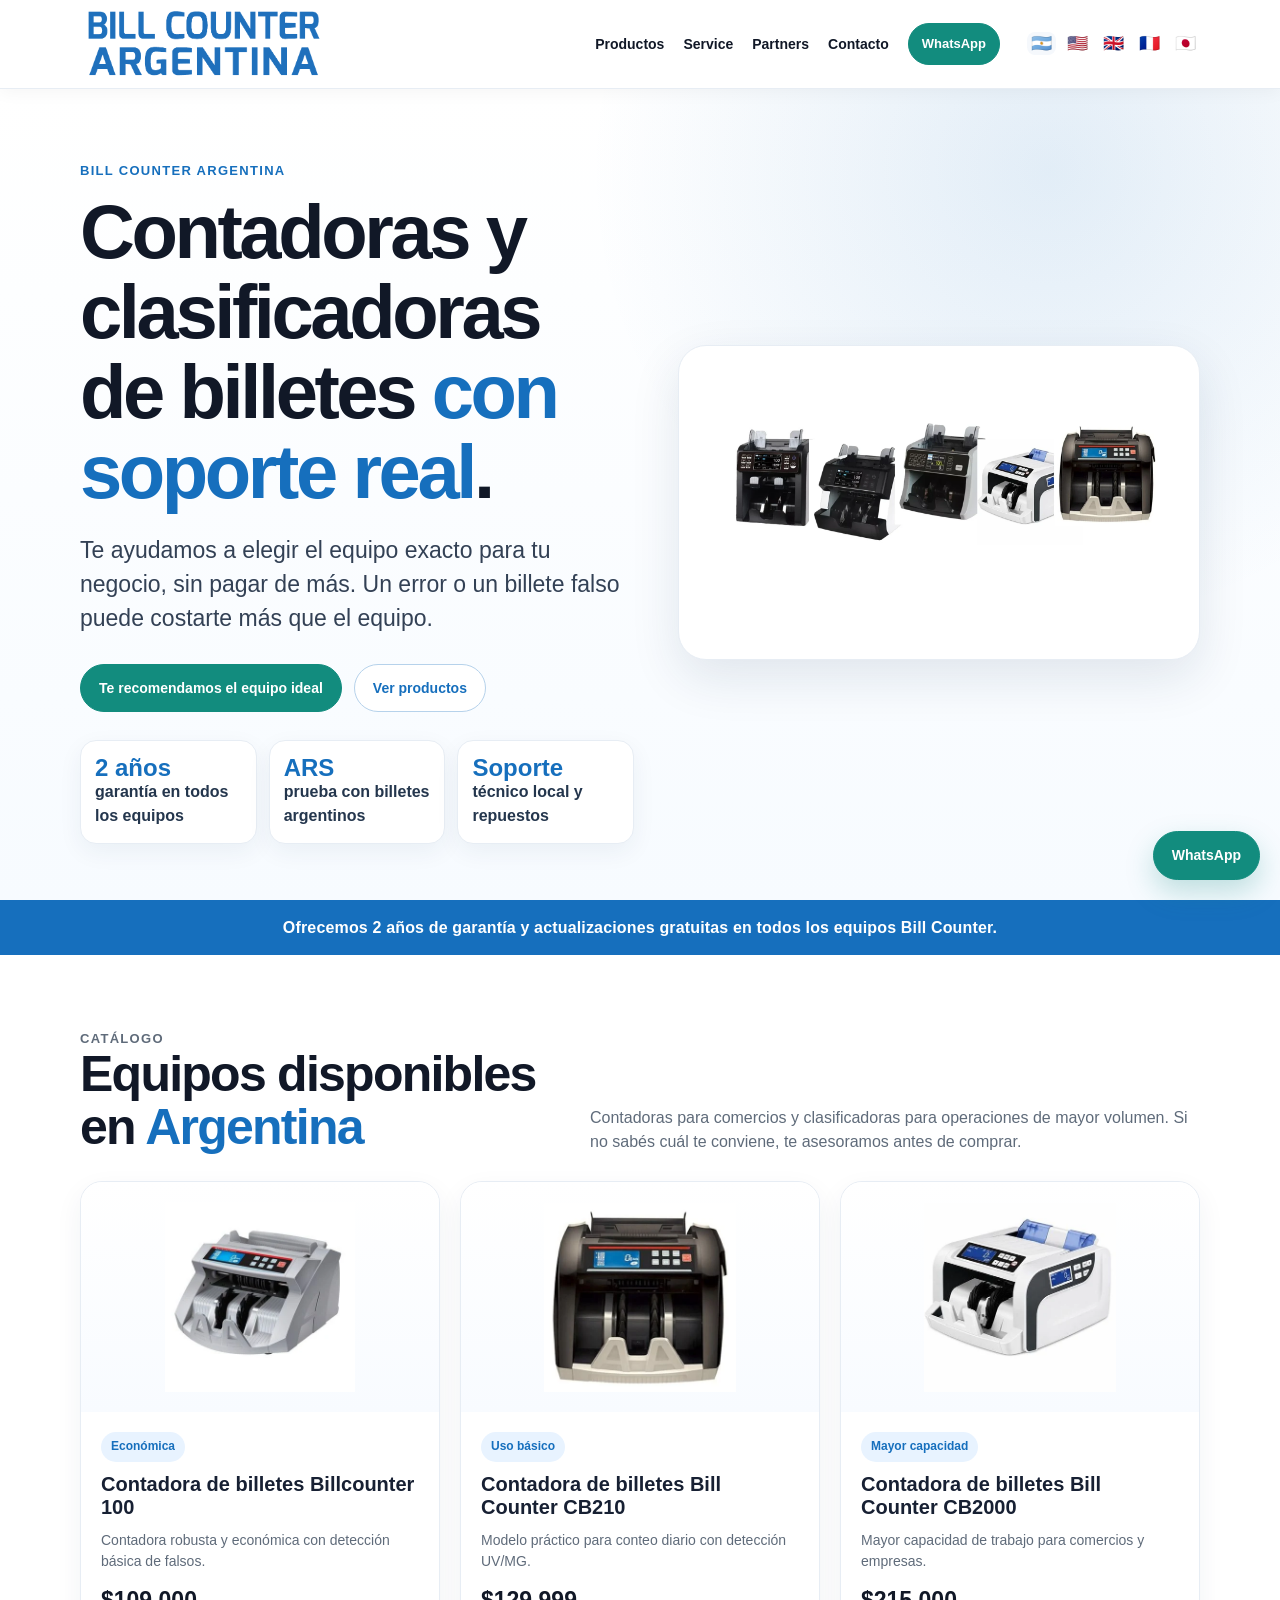
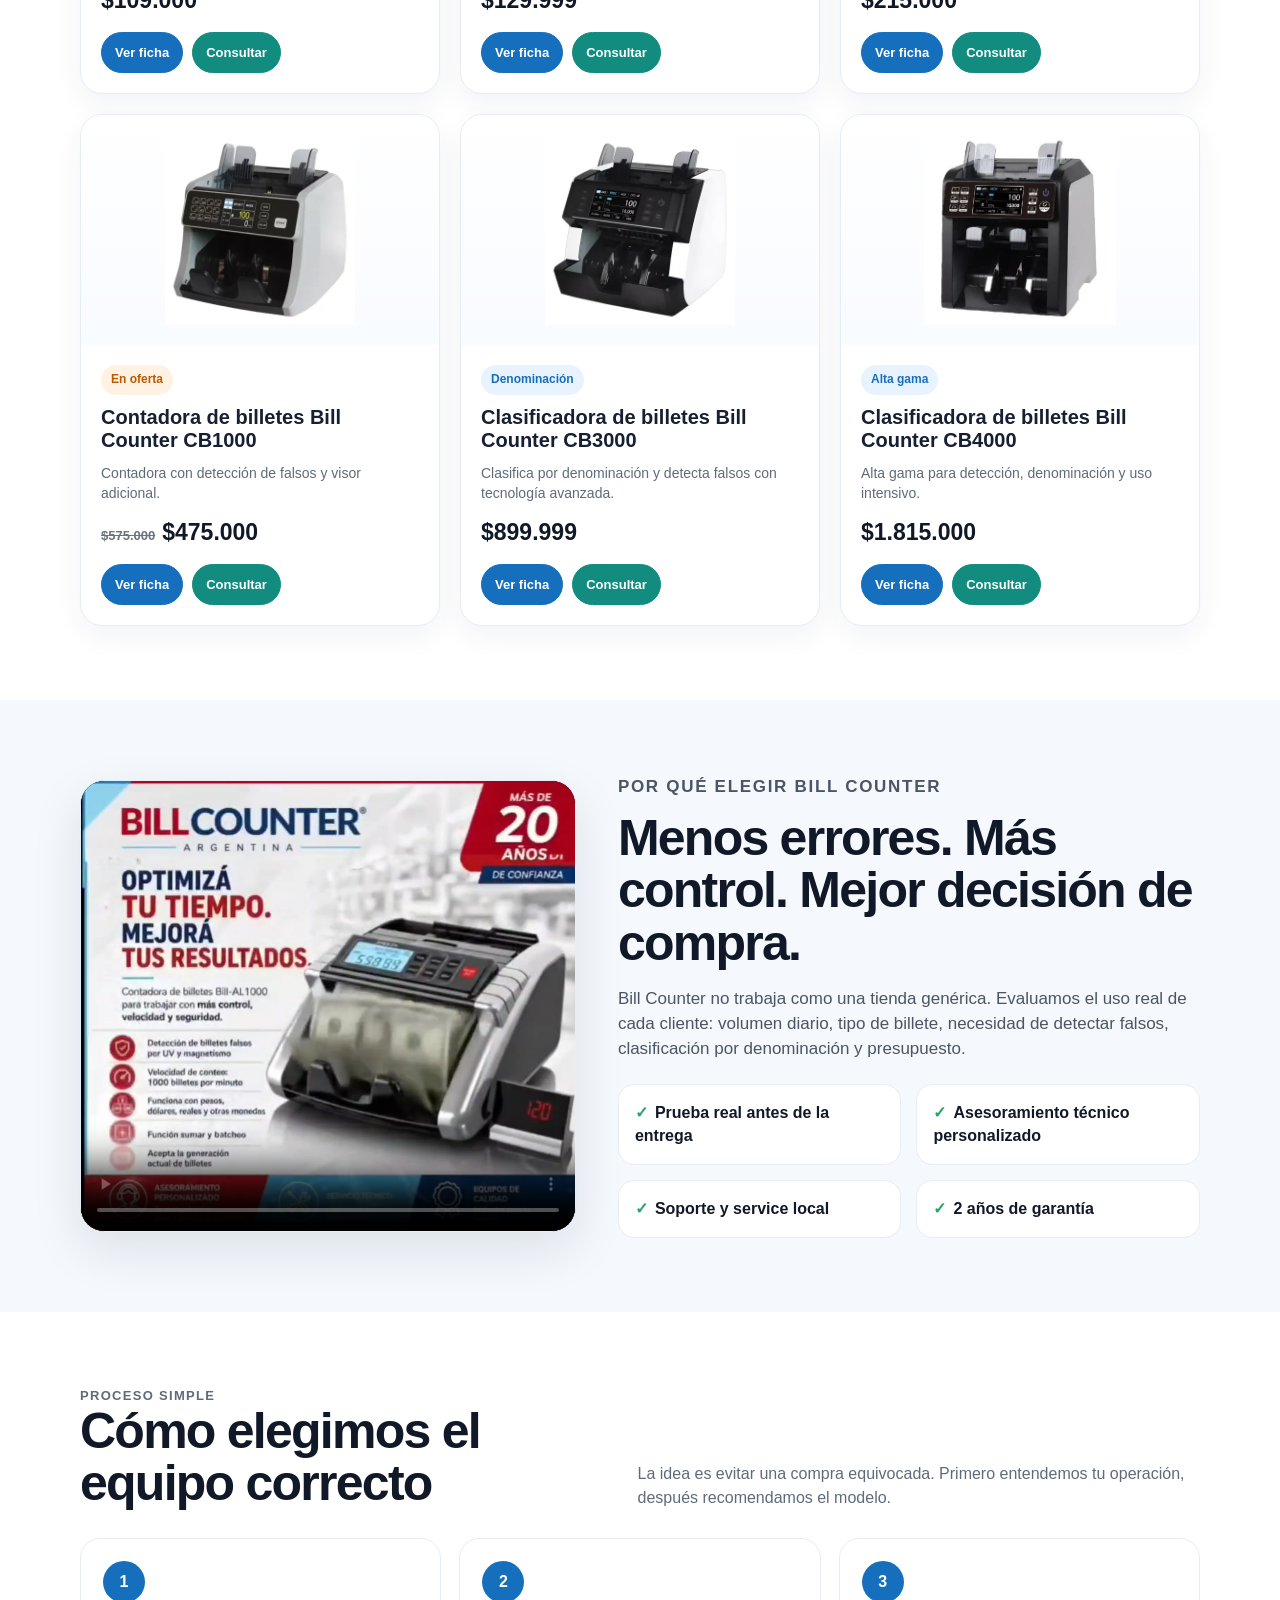
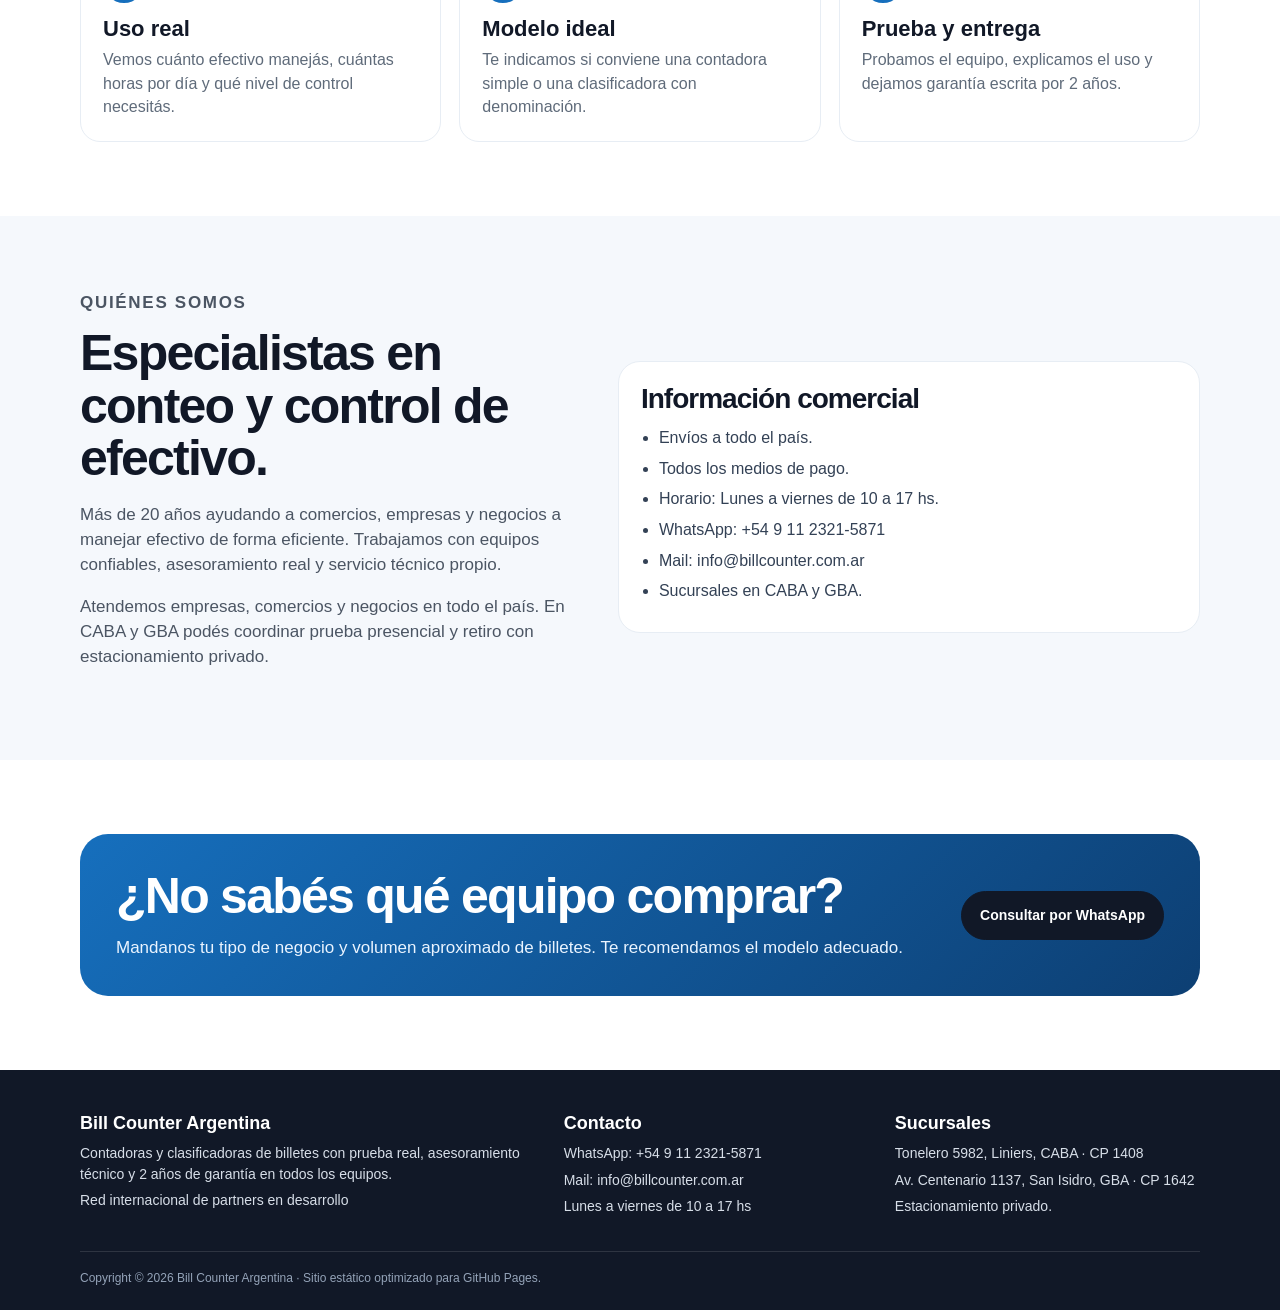
==== index.html @ bbf604bf "Add files via upload" ====
<!doctype html>
<html lang="es-AR">
<head>
  <meta charset="utf-8">
  <meta name="viewport" content="width=device-width, initial-scale=1">
  <title>Bill Counter Argentina | Contadoras y clasificadoras de billetes</title>
  <meta name="description" content="Contadoras y clasificadoras de billetes Bill Counter con prueba real, soporte técnico local, detección de falsos y 2 años de garantía.">
  <link rel="canonical" href="https://www.billcounter.com.ar/">
  
    <link rel="alternate" hreflang="es-AR" href="https://www.billcounter.com.ar/">
    <link rel="alternate" hreflang="en-US" href="https://www.billcounter.com.ar/en-us/">
    <link rel="alternate" hreflang="en-GB" href="https://www.billcounter.com.ar/en-gb/">
    <link rel="alternate" hreflang="fr" href="https://www.billcounter.com.ar/fr/">
    <link rel="alternate" hreflang="ja" href="https://www.billcounter.com.ar/ja/">
    <link rel="alternate" hreflang="x-default" href="https://www.billcounter.com.ar/">
    
  <meta property="og:title" content="Bill Counter Argentina | Contadoras y clasificadoras de billetes">
  <meta property="og:description" content="Contadoras y clasificadoras de billetes Bill Counter con prueba real, soporte técnico local, detección de falsos y 2 años de garantía.">
  <meta property="og:type" content="website">
  <meta property="og:image" content="https://www.billcounter.com.ar/assets/img/linea-productos.webp">
  <link rel="stylesheet" href="assets/styles.css">
</head>
<body>

    <header class="topbar">
      <div class="container nav">
        <a class="brand" href="">
          <img src="assets/img/logo.png" alt="Bill Counter Argentina">
        </a>
        
      <nav class="navlinks" aria-label="Navegación principal">
        <a href="#productos">Productos</a>
        <a href="service/">Service</a>
        <a href="partners/">Partners</a>
        <a href="contacto/">Contacto</a>
        <a class="btn small whatsapp" href="https://wa.me/5491123215871?text=Hola%2C%20quiero%20asesoramiento%20para%20elegir%20una%20contadora%20de%20billetes." target="_blank" rel="noopener">WhatsApp</a>
        <span class="langs" aria-label="Idiomas">
          <a class="flaglink active" href="">🇦🇷</a>
          <a class="flaglink" href="en-us/">🇺🇸</a>
          <a class="flaglink" href="en-gb/">🇬🇧</a>
          <a class="flaglink" href="fr/">🇫🇷</a>
          <a class="flaglink" href="ja/">🇯🇵</a>
        </span>
      </nav>
    
        <div class="mobile-menu"><a href="#productos">Productos</a><span>·</span><a href="contacto/">Contacto</a></div>
      </div>
    </header>
    
<main>
  <section class="hero">
    <div class="container hero-grid">
      <div>
        <p class="eyebrow">Bill Counter Argentina</p>
        <h1>Contadoras y clasificadoras de billetes <span>con soporte real</span>.</h1>
        <p class="lead">Te ayudamos a elegir el equipo exacto para tu negocio, sin pagar de más. Un error o un billete falso puede costarte más que el equipo.</p>
        <div class="hero-actions">
          <a class="btn whatsapp" href="https://wa.me/5491123215871?text=Hola%2C%20quiero%20que%20me%20recomienden%20el%20equipo%20ideal%20para%20mi%20negocio." target="_blank" rel="noopener">Te recomendamos el equipo ideal</a>
          <a class="btn ghost" href="#productos">Ver productos</a>
        </div>
        <div class="trust-row">
          <div class="trust-card"><strong>2 años</strong> garantía en todos los equipos</div>
          <div class="trust-card"><strong>ARS</strong> prueba con billetes argentinos</div>
          <div class="trust-card"><strong>Soporte</strong> técnico local y repuestos</div>
        </div>
      </div>
      <div class="hero-media">
        <img src="assets/img/linea-productos.webp" alt="Línea de contadoras y clasificadoras Bill Counter">
      </div>
    </div>
  </section>

  <div class="notice">Ofrecemos 2 años de garantía y actualizaciones gratuitas en todos los equipos Bill Counter.</div>

  <section class="section" id="productos">
    <div class="container">
      <div class="section-head">
        <div>
          <p class="eyebrow">Catálogo</p>
          <h2>Equipos disponibles en <span class="blue">Argentina</span></h2>
        </div>
        <p>Contadoras para comercios y clasificadoras para operaciones de mayor volumen. Si no sabés cuál te conviene, te asesoramos antes de comprar.</p>
      </div>
      <div class="product-grid">
        
    <article class="product-card">
      <a class="product-img" href="productos/billcounter-100/">
        <img src="assets/img/billcounter-100.webp" alt="Contadora de billetes Billcounter 100" loading="lazy">
      </a>
      <div class="card-body">
        <span class="badge">Económica</span>
        <a class="product-title" href="productos/billcounter-100/">Contadora de billetes Billcounter 100</a>
        <p class="product-short">Contadora robusta y económica con detección básica de falsos.</p>
        <div class="price">$109.000</div>
        <div class="card-actions">
          <a class="btn small" href="productos/billcounter-100/">Ver ficha</a>
          <a class="btn small whatsapp" href="https://wa.me/5491123215871?text=Hola%2C%20quiero%20consultar%20por%20la%20Contadora%20Billcounter%20100." target="_blank" rel="noopener">Consultar</a>
        </div>
      </div>
    </article>
    

    <article class="product-card">
      <a class="product-img" href="productos/cb210/">
        <img src="assets/img/cb210.webp" alt="Contadora de billetes Bill Counter CB210" loading="lazy">
      </a>
      <div class="card-body">
        <span class="badge">Uso básico</span>
        <a class="product-title" href="productos/cb210/">Contadora de billetes Bill Counter CB210</a>
        <p class="product-short">Modelo práctico para conteo diario con detección UV/MG.</p>
        <div class="price">$129.999</div>
        <div class="card-actions">
          <a class="btn small" href="productos/cb210/">Ver ficha</a>
          <a class="btn small whatsapp" href="https://wa.me/5491123215871?text=Hola%2C%20quiero%20consultar%20por%20la%20Contadora%20Bill%20Counter%20CB210." target="_blank" rel="noopener">Consultar</a>
        </div>
      </div>
    </article>
    

    <article class="product-card">
      <a class="product-img" href="productos/cb2000/">
        <img src="assets/img/cb2000.webp" alt="Contadora de billetes Bill Counter CB2000" loading="lazy">
      </a>
      <div class="card-body">
        <span class="badge">Mayor capacidad</span>
        <a class="product-title" href="productos/cb2000/">Contadora de billetes Bill Counter CB2000</a>
        <p class="product-short">Mayor capacidad de trabajo para comercios y empresas.</p>
        <div class="price">$215.000</div>
        <div class="card-actions">
          <a class="btn small" href="productos/cb2000/">Ver ficha</a>
          <a class="btn small whatsapp" href="https://wa.me/5491123215871?text=Hola%2C%20quiero%20consultar%20por%20la%20Contadora%20Bill%20Counter%20CB2000." target="_blank" rel="noopener">Consultar</a>
        </div>
      </div>
    </article>
    

    <article class="product-card">
      <a class="product-img" href="productos/cb1000/">
        <img src="assets/img/cb1000.webp" alt="Contadora de billetes Bill Counter CB1000" loading="lazy">
      </a>
      <div class="card-body">
        <span class="badge offer">En oferta</span>
        <a class="product-title" href="productos/cb1000/">Contadora de billetes Bill Counter CB1000</a>
        <p class="product-short">Contadora con detección de falsos y visor adicional.</p>
        <div class="price"><span class="old-price">$575.000</span>$475.000</div>
        <div class="card-actions">
          <a class="btn small" href="productos/cb1000/">Ver ficha</a>
          <a class="btn small whatsapp" href="https://wa.me/5491123215871?text=Hola%2C%20quiero%20consultar%20por%20la%20Contadora%20Bill%20Counter%20CB1000." target="_blank" rel="noopener">Consultar</a>
        </div>
      </div>
    </article>
    

    <article class="product-card">
      <a class="product-img" href="productos/cb3000/">
        <img src="assets/img/cb3000.webp" alt="Clasificadora de billetes Bill Counter CB3000" loading="lazy">
      </a>
      <div class="card-body">
        <span class="badge">Denominación</span>
        <a class="product-title" href="productos/cb3000/">Clasificadora de billetes Bill Counter CB3000</a>
        <p class="product-short">Clasifica por denominación y detecta falsos con tecnología avanzada.</p>
        <div class="price">$899.999</div>
        <div class="card-actions">
          <a class="btn small" href="productos/cb3000/">Ver ficha</a>
          <a class="btn small whatsapp" href="https://wa.me/5491123215871?text=Hola%2C%20quiero%20consultar%20por%20la%20Clasificadora%20Bill%20Counter%20CB3000." target="_blank" rel="noopener">Consultar</a>
        </div>
      </div>
    </article>
    

    <article class="product-card">
      <a class="product-img" href="productos/cb4000/">
        <img src="assets/img/cb4000.webp" alt="Clasificadora de billetes Bill Counter CB4000" loading="lazy">
      </a>
      <div class="card-body">
        <span class="badge">Alta gama</span>
        <a class="product-title" href="productos/cb4000/">Clasificadora de billetes Bill Counter CB4000</a>
        <p class="product-short">Alta gama para detección, denominación y uso intensivo.</p>
        <div class="price">$1.815.000</div>
        <div class="card-actions">
          <a class="btn small" href="productos/cb4000/">Ver ficha</a>
          <a class="btn small whatsapp" href="https://wa.me/5491123215871?text=Hola%2C%20quiero%20consultar%20por%20la%20Clasificadora%20Bill%20Counter%20CB4000." target="_blank" rel="noopener">Consultar</a>
        </div>
      </div>
    </article>
    
      </div>
    </div>
  </section>

  <section class="section soft">
    <div class="container split">
      <div class="video-box">
        <video controls preload="metadata" poster="assets/img/video-institucional-cover.jpg">
          <source src="assets/video/billcounter-institucional.mp4" type="video/mp4">
        </video>
      </div>
      <div class="copy">
        <p class="eyebrow">Por qué elegir Bill Counter</p>
        <h2>Menos errores. Más control. Mejor decisión de compra.</h2>
        <p>Bill Counter no trabaja como una tienda genérica. Evaluamos el uso real de cada cliente: volumen diario, tipo de billete, necesidad de detectar falsos, clasificación por denominación y presupuesto.</p>
        <div class="checks">
          <div class="check"><span>✓</span>Prueba real antes de la entrega</div>
          <div class="check"><span>✓</span>Asesoramiento técnico personalizado</div>
          <div class="check"><span>✓</span>Soporte y service local</div>
          <div class="check"><span>✓</span>2 años de garantía</div>
        </div>
      </div>
    </div>
  </section>

  <section class="section">
    <div class="container">
      <div class="section-head">
        <div>
          <p class="eyebrow">Proceso simple</p>
          <h2>Cómo elegimos el equipo correcto</h2>
        </div>
        <p>La idea es evitar una compra equivocada. Primero entendemos tu operación, después recomendamos el modelo.</p>
      </div>
      <div class="steps">
        <div class="step"><div class="step-num">1</div><h3>Uso real</h3><p>Vemos cuánto efectivo manejás, cuántas horas por día y qué nivel de control necesitás.</p></div>
        <div class="step"><div class="step-num">2</div><h3>Modelo ideal</h3><p>Te indicamos si conviene una contadora simple o una clasificadora con denominación.</p></div>
        <div class="step"><div class="step-num">3</div><h3>Prueba y entrega</h3><p>Probamos el equipo, explicamos el uso y dejamos garantía escrita por 2 años.</p></div>
      </div>
    </div>
  </section>

  <section class="section soft">
    <div class="container split">
      <div class="copy">
        <p class="eyebrow">Quiénes somos</p>
        <h2>Especialistas en conteo y control de efectivo.</h2>
        <p>Más de 20 años ayudando a comercios, empresas y negocios a manejar efectivo de forma eficiente. Trabajamos con equipos confiables, asesoramiento real y servicio técnico propio.</p>
        <p>Atendemos empresas, comercios y negocios en todo el país. En CABA y GBA podés coordinar prueba presencial y retiro con estacionamiento privado.</p>
      </div>
      <div class="detail-box">
        <h2>Información comercial</h2>
        <ul class="list">
          <li>Envíos a todo el país.</li>
          <li>Todos los medios de pago.</li>
          <li>Horario: Lunes a viernes de 10 a 17 hs.</li>
          <li>WhatsApp: +54 9 11 2321-5871</li>
          <li>Mail: info@billcounter.com.ar</li>
          <li>Sucursales en CABA y GBA.</li>
        </ul>
      </div>
    </div>
  </section>

  <section class="section">
    <div class="container cta-band">
      <div>
        <h2>¿No sabés qué equipo comprar?</h2>
        <p>Mandanos tu tipo de negocio y volumen aproximado de billetes. Te recomendamos el modelo adecuado.</p>
      </div>
      <a class="btn dark" href="https://wa.me/5491123215871?text=Hola%2C%20quiero%20que%20me%20recomienden%20qu%C3%A9%20contadora%20o%20clasificadora%20me%20conviene%20comprar." target="_blank" rel="noopener">Consultar por WhatsApp</a>
    </div>
  </section>
</main>

    <footer class="footer">
      <div class="container">
        <div class="footer-grid">
          <div>
            <h3>Bill Counter Argentina</h3>
            <p>Contadoras y clasificadoras de billetes con prueba real, asesoramiento técnico y 2 años de garantía en todos los equipos.</p>
            <p><a href="partners/">Red internacional de partners en desarrollo</a></p>
          </div>
          <div>
            <h3>Contacto</h3>
            <p>WhatsApp: <a href="https://wa.me/5491123215871?text=Hola%2C%20quiero%20consultar%20por%20Bill%20Counter.">+54 9 11 2321-5871</a></p>
            <p>Mail: <a href="mailto:info@billcounter.com.ar">info@billcounter.com.ar</a></p>
            <p>Lunes a viernes de 10 a 17 hs</p>
          </div>
          <div>
            <h3>Sucursales</h3>
            <p>Tonelero 5982, Liniers, CABA · CP 1408</p>
            <p>Av. Centenario 1137, San Isidro, GBA · CP 1642</p>
            <p>Estacionamiento privado.</p>
          </div>
        </div>
        <div class="copyright">Copyright © 2026 Bill Counter Argentina · Sitio estático optimizado para GitHub Pages.</div>
      </div>
    </footer>
    <a class="btn whatsapp fixed-wa" href="https://wa.me/5491123215871?text=Hola%2C%20quiero%20asesoramiento%20para%20elegir%20una%20contadora%20de%20billetes." target="_blank" rel="noopener">WhatsApp</a>
    
</body>
</html>
---- assets/styles.css ----
:root{
  --blue:#166fbd;
  --blue-2:#0f5da6;
  --dark:#111827;
  --muted:#5f6b7a;
  --line:#e7edf4;
  --soft:#f5f8fc;
  --white:#fff;
  --ok:#27a366;
  --orange:#ff8a00;
  --shadow:0 18px 50px rgba(15,45,78,.11);
  --radius:20px;
}
*{box-sizing:border-box}
html{scroll-behavior:smooth}
body{
  margin:0;
  font-family: Arial, Helvetica, sans-serif;
  color:var(--dark);
  background:#fff;
  line-height:1.48;
}
a{color:inherit;text-decoration:none}
img,video{max-width:100%;display:block}
.container{width:min(1120px, calc(100% - 38px));margin:0 auto}
.topbar{
  background:#fff;
  border-bottom:1px solid var(--line);
  position:sticky;
  top:0;
  z-index:20;
  box-shadow:0 4px 16px rgba(0,0,0,.04);
}
.nav{
  min-height:88px;
  display:flex;
  align-items:center;
  justify-content:space-between;
  gap:24px;
}
.brand{
  display:flex;
  align-items:center;
  gap:14px;
}
.brand img{width:245px;height:auto}
.brand-text{font-weight:900;color:var(--blue);font-size:26px;line-height:.95;letter-spacing:.02em;display:none}
.navlinks{
  display:flex;
  align-items:center;
  gap:19px;
  font-size:14px;
  font-weight:700;
}
.navlinks a:hover{color:var(--blue)}
.langs{display:flex;align-items:center;gap:7px;margin-left:8px;font-size:17px}
.flaglink{padding:3px 4px;border-radius:8px;line-height:1}
.flaglink.active,.flaglink:hover{background:var(--soft)}
.btn{
  display:inline-flex;
  align-items:center;
  justify-content:center;
  gap:8px;
  padding:13px 18px;
  background:var(--blue);
  color:#fff;
  border-radius:999px;
  font-weight:800;
  font-size:14px;
  border:1px solid var(--blue);
  transition:.18s ease;
  cursor:pointer;
}
.btn:hover{background:var(--blue-2);transform:translateY(-1px)}
.btn.ghost{background:#fff;color:var(--blue);border-color:#b6d2eb}
.btn.dark{background:var(--dark);border-color:var(--dark)}
.btn.whatsapp{background:#128c7e;border-color:#128c7e}
.btn.small{padding:10px 13px;font-size:13px}
.hero{
  background:
    radial-gradient(circle at 82% 10%, rgba(22,111,189,.12), transparent 36%),
    linear-gradient(180deg,#fff 0%,#f7fbff 100%);
  padding:72px 0 56px;
}
.hero-grid{
  display:grid;
  grid-template-columns:1.03fr .97fr;
  gap:44px;
  align-items:center;
}
.eyebrow{
  color:var(--blue);
  font-weight:900;
  text-transform:uppercase;
  letter-spacing:.10em;
  font-size:13px;
  margin:0 0 12px;
}
h1,h2,h3{margin:0;color:var(--dark);line-height:1.05}
h1{
  font-size:clamp(40px,6vw,76px);
  letter-spacing:-.045em;
}
h1 span{color:var(--blue)}
.lead{
  font-size:clamp(18px,2.3vw,23px);
  color:#334155;
  margin:22px 0 0;
  max-width:720px;
}
.hero-actions{display:flex;flex-wrap:wrap;gap:12px;margin-top:28px}
.trust-row{
  display:grid;
  grid-template-columns:repeat(3,1fr);
  gap:12px;
  margin-top:28px;
}
.trust-card{
  background:#fff;
  border:1px solid var(--line);
  border-radius:16px;
  padding:15px 14px;
  box-shadow:0 8px 24px rgba(15,45,78,.06);
  font-weight:800;
  color:#24364d;
}
.trust-card strong{display:block;color:var(--blue);font-size:24px;line-height:1}
.hero-media{
  background:#fff;
  border:1px solid var(--line);
  border-radius:28px;
  padding:24px;
  box-shadow:var(--shadow);
}
.hero-media img{border-radius:18px}
.notice{
  background:var(--blue);
  color:#fff;
  padding:16px 0;
  text-align:center;
  font-weight:900;
  letter-spacing:.01em;
}
.section{padding:74px 0}
.section.soft{background:var(--soft)}
.section-head{
  display:flex;
  align-items:end;
  justify-content:space-between;
  gap:24px;
  margin-bottom:28px;
}
.section-head p{max-width:610px;margin:0;color:var(--muted)}
h2{
  font-size:clamp(30px,4.6vw,50px);
  letter-spacing:-.035em;
}
h2 .blue{color:var(--blue)}
.product-grid{
  display:grid;
  grid-template-columns:repeat(3,1fr);
  gap:20px;
}
.product-card{
  background:#fff;
  border:1px solid var(--line);
  border-radius:22px;
  overflow:hidden;
  box-shadow:0 10px 28px rgba(15,45,78,.06);
  display:flex;
  flex-direction:column;
  min-height:100%;
}
.product-card:hover{box-shadow:var(--shadow);transform:translateY(-2px);transition:.18s ease}
.product-img{
  height:230px;
  display:flex;
  align-items:center;
  justify-content:center;
  padding:22px;
  background:linear-gradient(180deg,#fff,#f8fbff);
}
.product-img img{max-height:190px;object-fit:contain}
.card-body{padding:20px;display:flex;flex-direction:column;gap:11px;flex:1}
.badge{
  width:max-content;
  background:#e8f3ff;
  color:var(--blue);
  font-weight:900;
  padding:6px 10px;
  border-radius:999px;
  font-size:12px;
}
.badge.offer{background:#fff2e3;color:#ba5900}
.product-title{
  color:#172033;
  font-size:20px;
  line-height:1.15;
  font-weight:900;
}
.product-short{color:var(--muted);font-size:14px;margin:0}
.price{font-size:23px;font-weight:900;color:#111827;margin-top:auto}
.old-price{font-size:13px;color:#6b7280;text-decoration:line-through;margin-right:7px}
.card-actions{display:flex;gap:9px;flex-wrap:wrap;margin-top:4px}
.split{
  display:grid;
  grid-template-columns:.92fr 1.08fr;
  gap:42px;
  align-items:center;
}
.video-box{
  border-radius:24px;
  overflow:hidden;
  box-shadow:var(--shadow);
  border:1px solid var(--line);
  background:#000;
}
.copy p{color:#4b5563;font-size:17px}
.checks{
  display:grid;
  grid-template-columns:repeat(2,1fr);
  gap:15px;
  margin-top:22px;
}
.check{
  background:#fff;
  border:1px solid var(--line);
  border-radius:16px;
  padding:16px;
  font-weight:800;
}
.check span{color:var(--ok);margin-right:7px}
.steps{
  display:grid;
  grid-template-columns:repeat(3,1fr);
  gap:18px;
}
.step{
  background:#fff;
  border:1px solid var(--line);
  border-radius:20px;
  padding:22px;
  min-height:178px;
}
.step-num{
  width:42px;height:42px;border-radius:50%;background:var(--blue);color:#fff;
  display:flex;align-items:center;justify-content:center;font-weight:900;margin-bottom:14px;
}
.step h3{font-size:22px;margin-bottom:8px}
.step p{color:var(--muted);margin:0}
.cta-band{
  background:linear-gradient(135deg,var(--blue),#0d3f73);
  color:#fff;
  border-radius:28px;
  padding:36px;
  display:grid;
  grid-template-columns:1fr auto;
  gap:28px;
  align-items:center;
}
.cta-band h2{color:#fff}
.cta-band p{color:#eaf4ff;margin:12px 0 0;font-size:17px}
.footer{
  background:#111827;
  color:#d7dee8;
  padding:44px 0 22px;
}
.footer-grid{
  display:grid;
  grid-template-columns:1.2fr .8fr .8fr;
  gap:26px;
}
.footer h3{color:#fff;margin-bottom:10px;font-size:18px}
.footer p,.footer a{color:#d7dee8;margin:6px 0;font-size:14px}
.footer a:hover{color:#fff}
.copyright{border-top:1px solid rgba(255,255,255,.12);margin-top:28px;padding-top:18px;font-size:12px;color:#94a3b8}
.breadcrumb{font-size:13px;color:var(--muted);margin:24px 0}
.breadcrumb a{color:var(--blue);font-weight:800}
.product-detail{
  padding:48px 0 78px;
}
.detail-grid{
  display:grid;
  grid-template-columns:.95fr 1.05fr;
  gap:48px;
  align-items:start;
}
.detail-gallery{
  background:#fff;
  border:1px solid var(--line);
  border-radius:28px;
  box-shadow:var(--shadow);
  padding:28px;
}
.detail-gallery img{margin:auto;max-height:470px;object-fit:contain}
.detail-info h1{font-size:clamp(36px,5vw,62px)}
.detail-price{font-size:32px;font-weight:900;margin:22px 0 8px}
.detail-box{
  border:1px solid var(--line);
  border-radius:22px;
  padding:22px;
  margin-top:18px;
  background:#fff;
}
.detail-box h2{font-size:28px;margin-bottom:12px}
.list{
  margin:0;
  padding-left:18px;
}
.list li{margin:7px 0;color:#334155}
.spec-grid{
  display:grid;
  grid-template-columns:repeat(2,1fr);
  gap:18px;
  margin-top:22px;
}
.fixed-wa{
  position:fixed;
  right:20px;
  bottom:20px;
  z-index:30;
  box-shadow:0 12px 28px rgba(18,140,126,.25);
}
.lang-hero{
  padding:66px 0 44px;
  background:linear-gradient(180deg,#fff,#f7fbff);
}
.lang-box{
  background:#fff;
  border:1px solid var(--line);
  border-radius:24px;
  box-shadow:var(--shadow);
  padding:28px;
}
.partner-grid{
  display:grid;
  grid-template-columns:repeat(2,1fr);
  gap:20px;
}
.partner-card{
  background:#fff;
  border:1px solid var(--line);
  border-radius:20px;
  padding:22px;
}
.partner-card h3{font-size:24px;margin-bottom:10px}
.partner-card p{color:var(--muted)}
.table{
  width:100%;
  border-collapse:collapse;
  background:#fff;
  border:1px solid var(--line);
  border-radius:18px;
  overflow:hidden;
  display:table;
}
.table th,.table td{border-bottom:1px solid var(--line);padding:13px 14px;text-align:left;font-size:14px}
.table th{background:#f7fbff;color:#24364d;font-weight:900}
.mobile-menu{display:none}
@media (max-width:920px){
  .nav{min-height:76px}
  .brand img{width:210px}
  .navlinks{display:none}
  .mobile-menu{display:flex;align-items:center;gap:8px;font-size:14px}
  .hero-grid,.split,.detail-grid,.footer-grid,.cta-band{grid-template-columns:1fr}
  .hero{padding:45px 0 42px}
  .trust-row,.product-grid,.steps,.checks,.spec-grid,.partner-grid{grid-template-columns:1fr}
  .product-img{height:210px}
  .section{padding:54px 0}
  .section-head{display:block}
  .section-head p{margin-top:12px}
  .fixed-wa{right:14px;bottom:14px}
}
@media (max-width:560px){
  .container{width:min(100% - 28px,1120px)}
  h1{font-size:40px}
  .brand img{width:190px}
  .hero-actions .btn{width:100%}
  .detail-info .btn{width:100%}
  .cta-band{padding:26px}
}
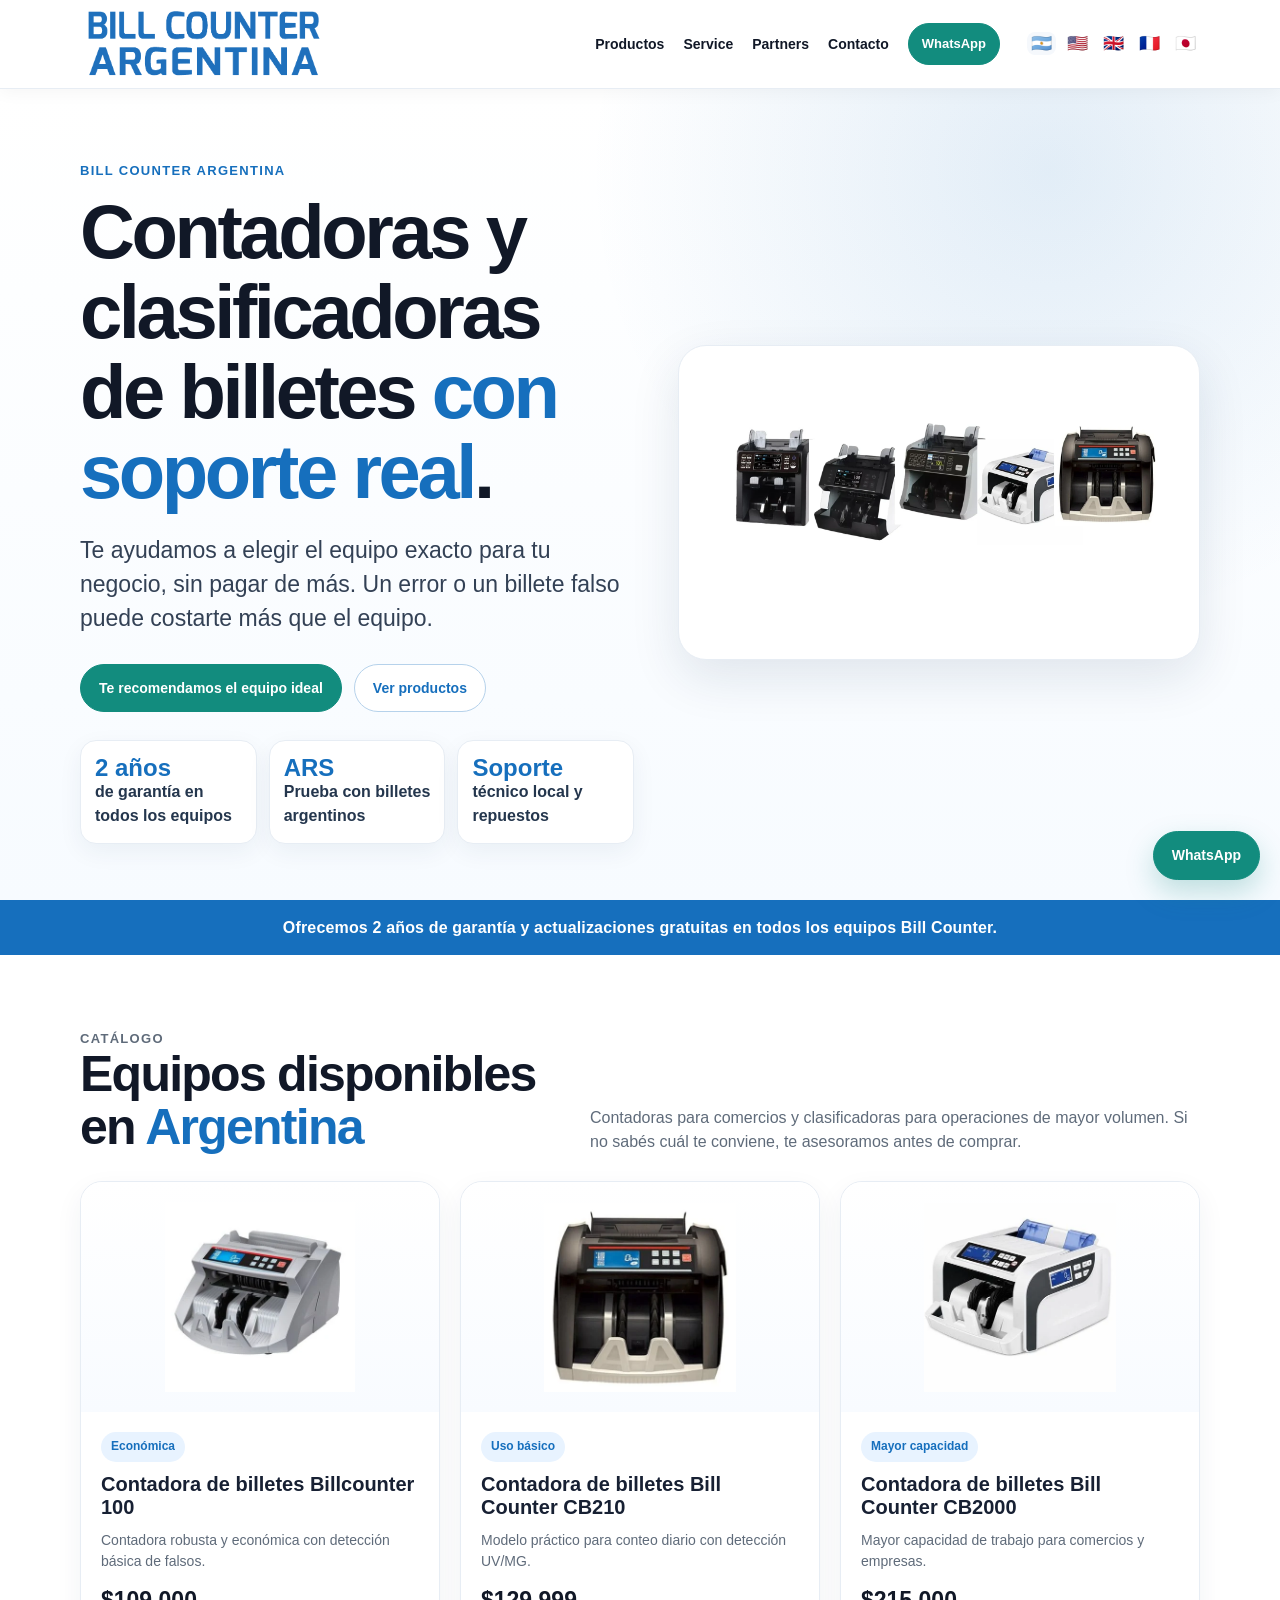
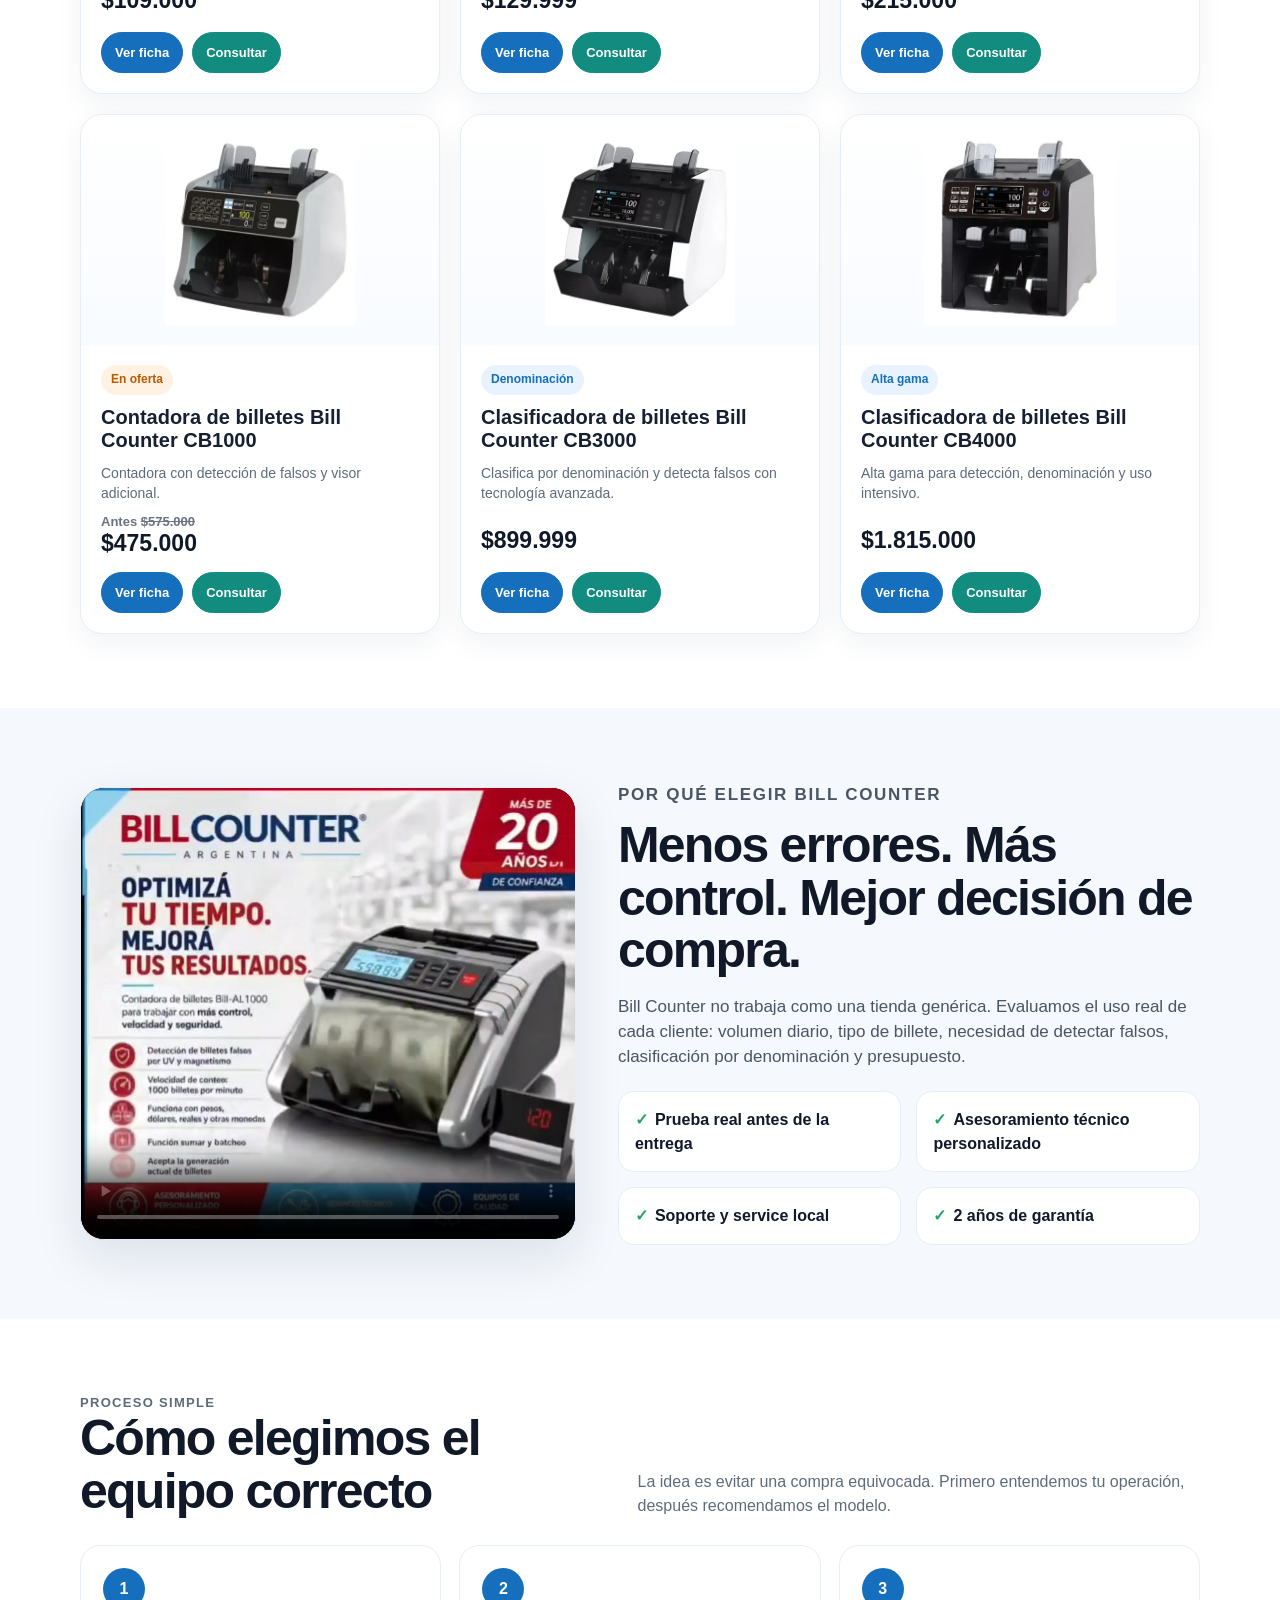
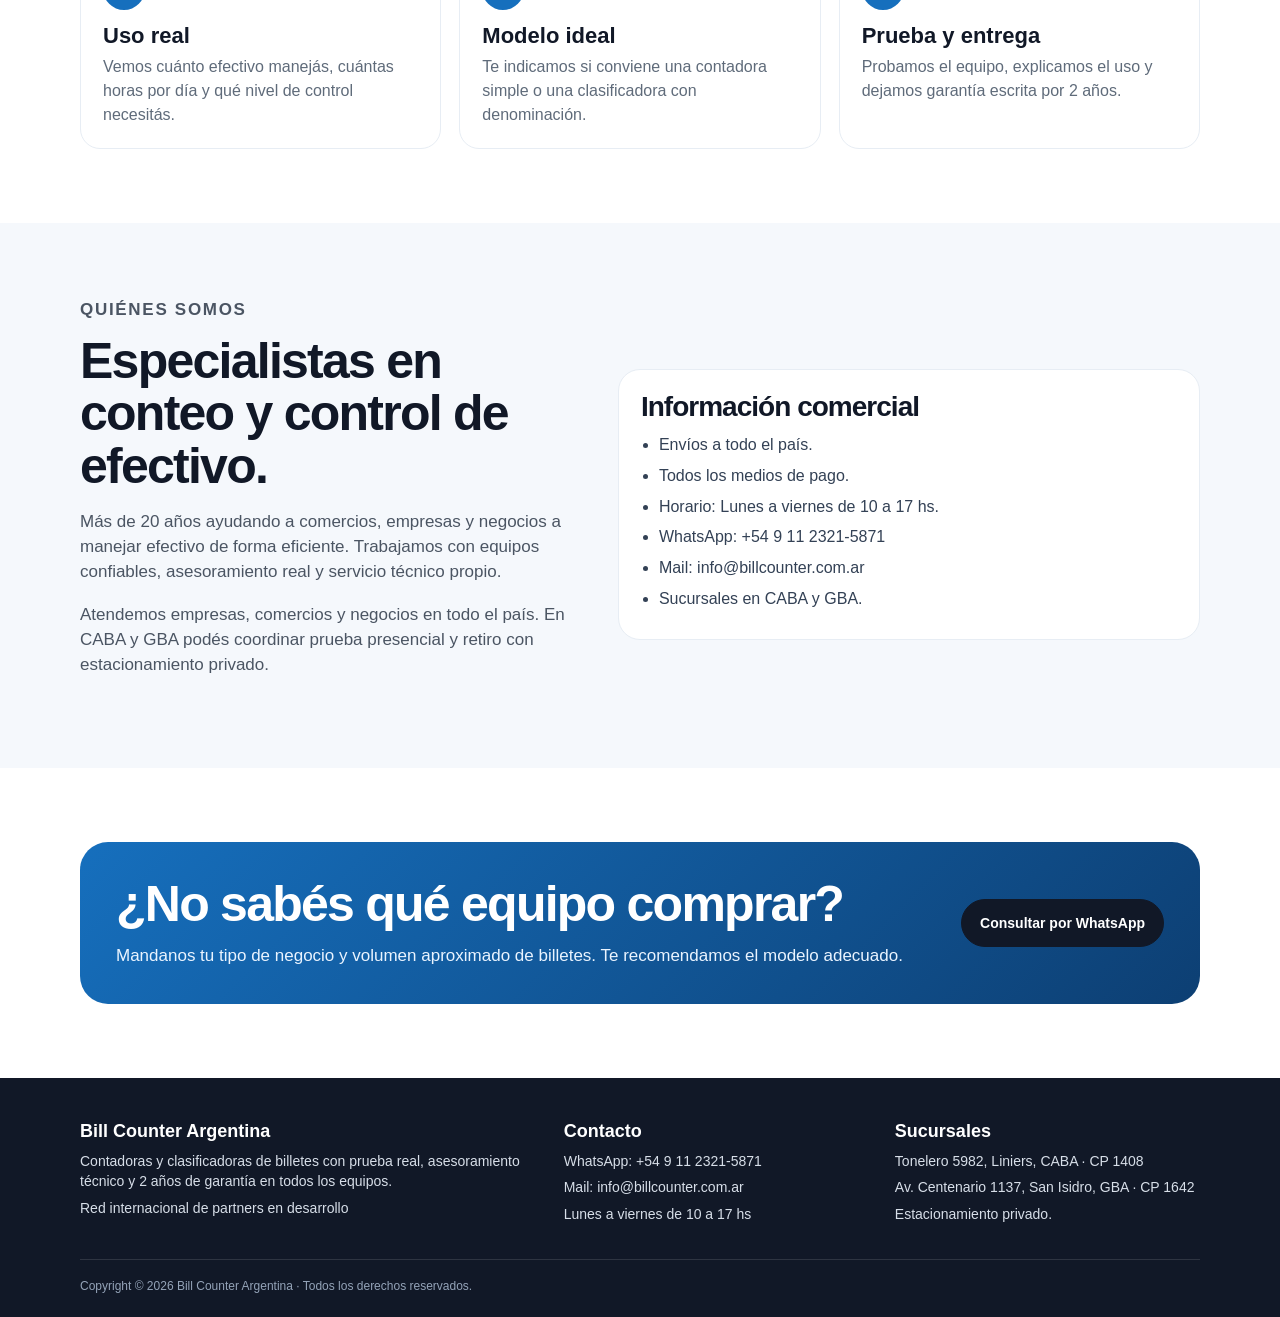
==== commit 6b5bca2d: "update" ====
--- a/index.html
+++ b/index.html
@@ -59,8 +59,8 @@
           <a class="btn ghost" href="#productos">Ver productos</a>
         </div>
         <div class="trust-row">
-          <div class="trust-card"><strong>2 años</strong> garantía en todos los equipos</div>
-          <div class="trust-card"><strong>ARS</strong> prueba con billetes argentinos</div>
+          <div class="trust-card"><strong>2 años</strong> de garantía en todos los equipos</div>
+          <div class="trust-card"><strong>ARS</strong> Prueba con billetes argentinos</div>
           <div class="trust-card"><strong>Soporte</strong> técnico local y repuestos</div>
         </div>
       </div>
@@ -142,7 +142,7 @@
         <span class="badge offer">En oferta</span>
         <a class="product-title" href="productos/cb1000/">Contadora de billetes Bill Counter CB1000</a>
         <p class="product-short">Contadora con detección de falsos y visor adicional.</p>
-        <div class="price"><span class="old-price">$575.000</span>$475.000</div>
+        <div class="price price-offer"><span class="price-before">Antes <s>$575.000</s></span><span class="price-now">$475.000</span></div>
         <div class="card-actions">
           <a class="btn small" href="productos/cb1000/">Ver ficha</a>
           <a class="btn small whatsapp" href="https://wa.me/5491123215871?text=Hola%2C%20quiero%20consultar%20por%20la%20Contadora%20Bill%20Counter%20CB1000." target="_blank" rel="noopener">Consultar</a>
@@ -280,7 +280,7 @@
             <p>Estacionamiento privado.</p>
           </div>
         </div>
-        <div class="copyright">Copyright © 2026 Bill Counter Argentina · Sitio estático optimizado para GitHub Pages.</div>
+        <div class="copyright">Copyright © 2026 Bill Counter Argentina · Todos los derechos reservados.</div>
       </div>
     </footer>
     <a class="btn whatsapp fixed-wa" href="https://wa.me/5491123215871?text=Hola%2C%20quiero%20asesoramiento%20para%20elegir%20una%20contadora%20de%20billetes." target="_blank" rel="noopener">WhatsApp</a>
--- a/assets/styles.css
+++ b/assets/styles.css
@@ -380,3 +380,31 @@
   .detail-info .btn{width:100%}
   .cta-band{padding:26px}
 }
+
+/* v2 refinements */
+.price-offer{
+  display:flex;
+  flex-direction:column;
+  align-items:flex-start;
+  gap:2px;
+  line-height:1.1;
+}
+.price-before{
+  font-size:13px;
+  color:#6b7280;
+  font-weight:800;
+}
+.price-before s{ text-decoration:line-through; }
+.price-now{
+  font-size:23px;
+  font-weight:900;
+  color:#111827;
+}
+.detail-price-offer{
+  display:flex;
+  flex-direction:column;
+  align-items:flex-start;
+  gap:4px;
+}
+.detail-price-offer .price-before{font-size:15px}
+.detail-price-offer .price-now{font-size:34px}
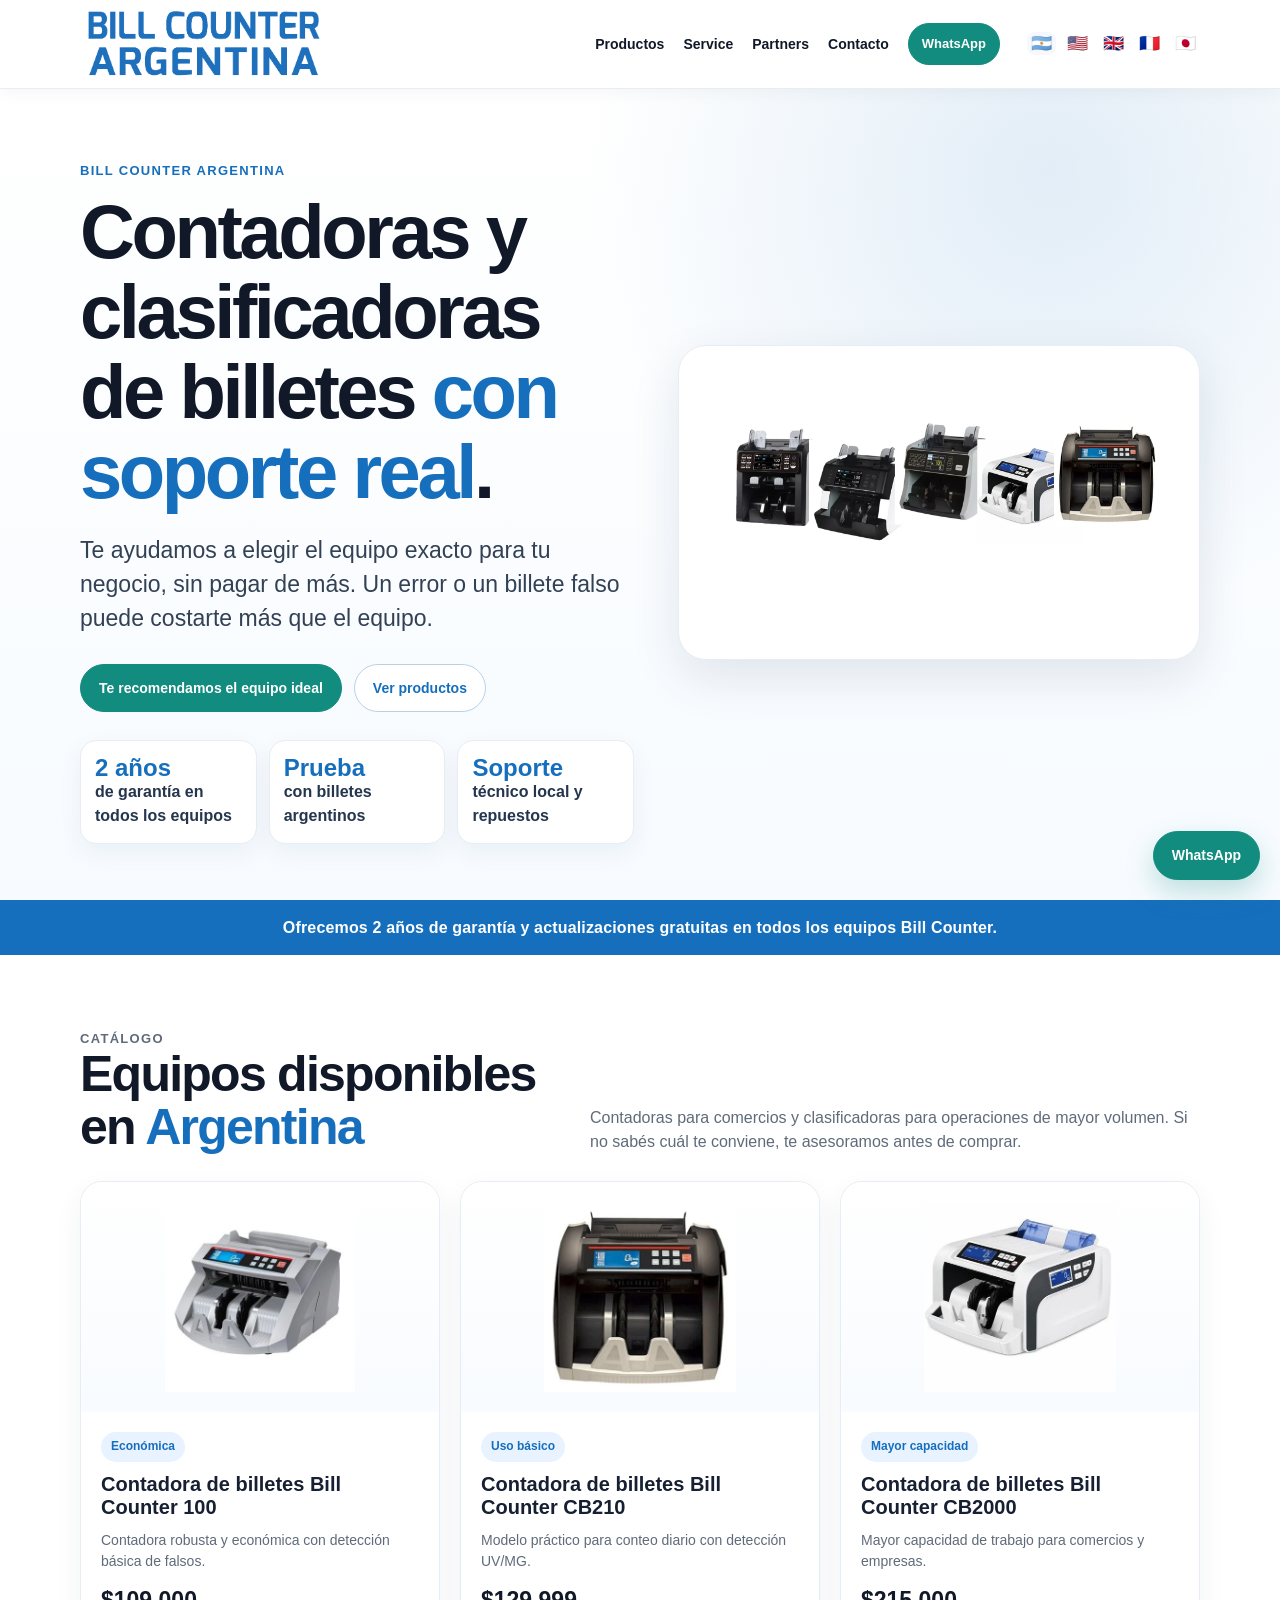
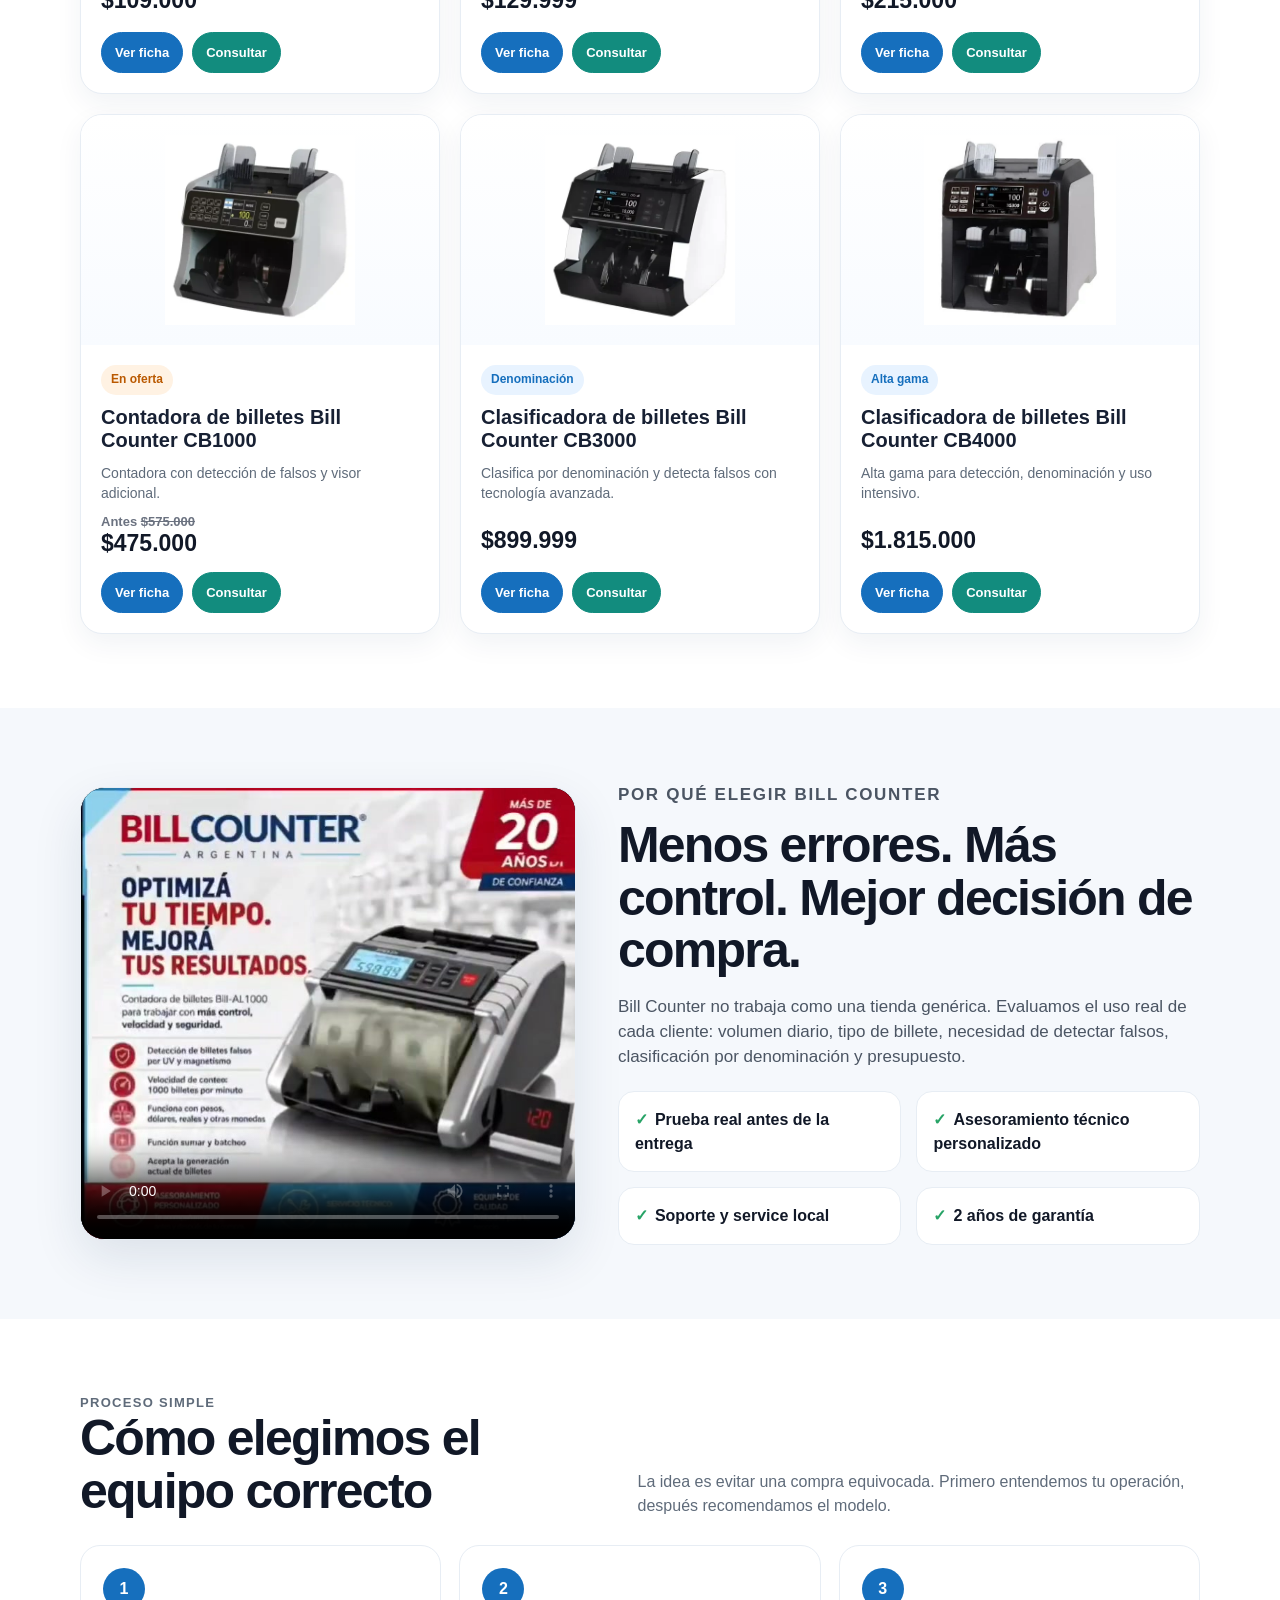
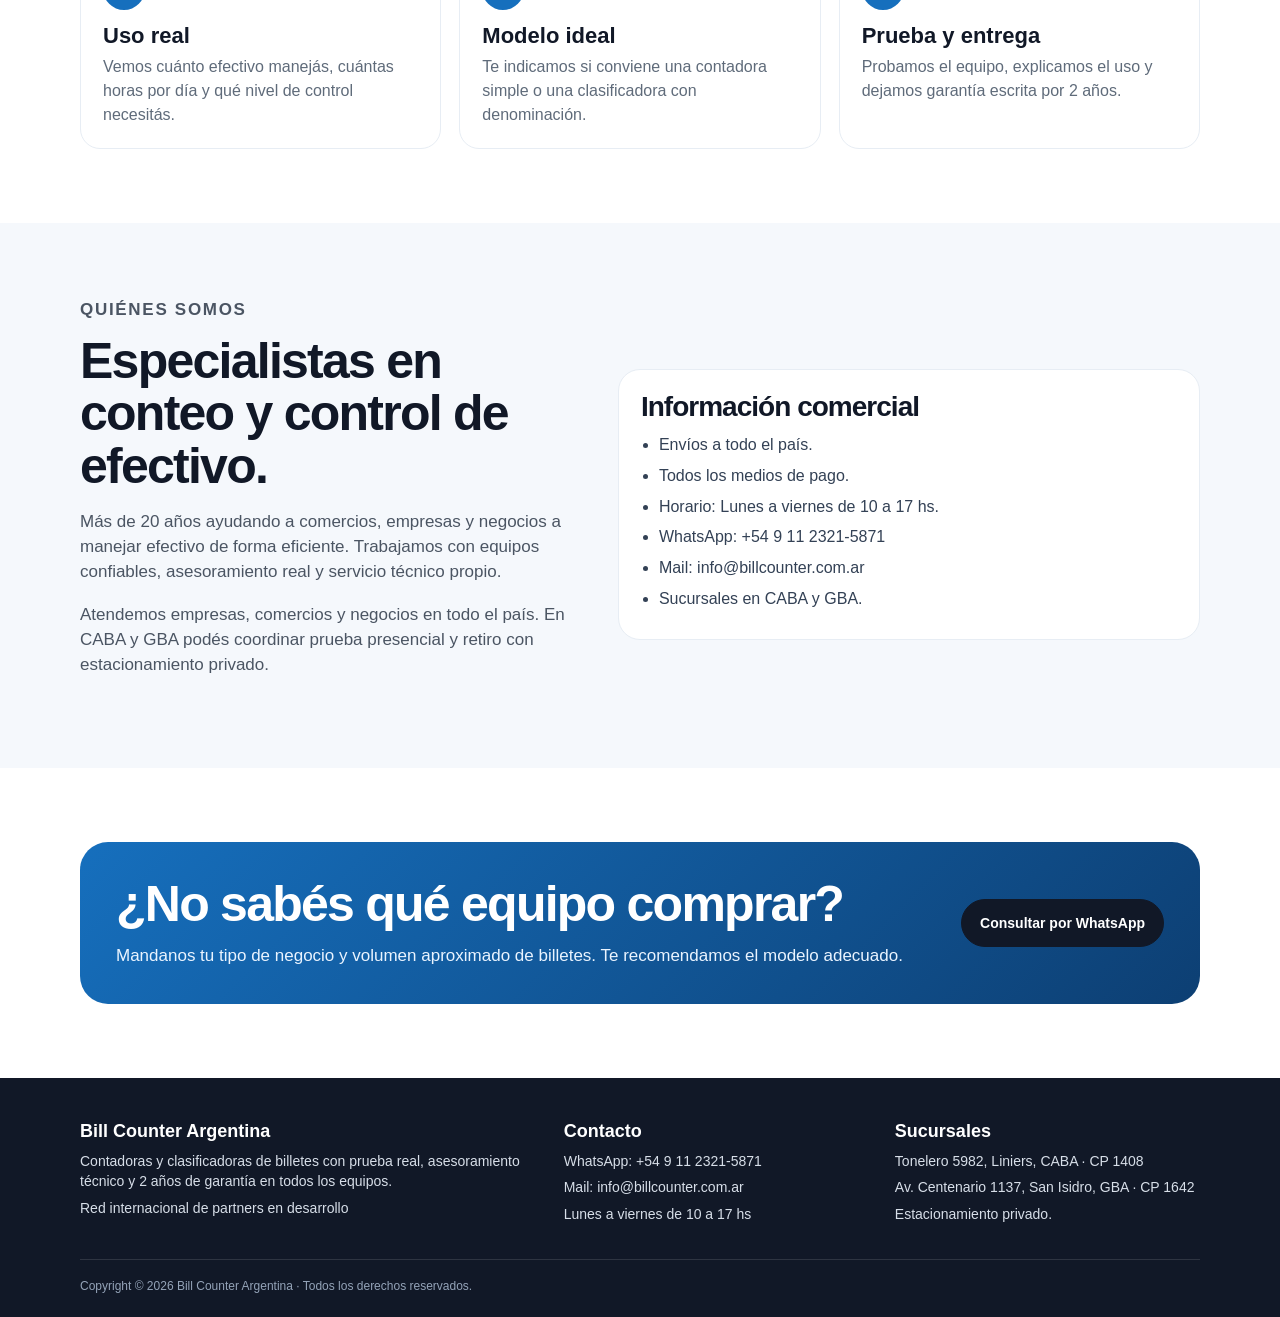
==== commit b2339d5c: "update" ====
--- a/index.html
+++ b/index.html
@@ -43,7 +43,7 @@
         </span>
       </nav>
     
-        <div class="mobile-menu"><a href="#productos">Productos</a><span>·</span><a href="contacto/">Contacto</a></div>
+        <div class="mobile-menu"><a href="#productos">Productos</a><span>·</span><a href="contacto/">Contacto</a><span class="mobile-flags" aria-label="Idiomas"><a class="flaglink active" href="">🇦🇷</a><a class="flaglink" href="en-us/">🇺🇸</a><a class="flaglink" href="en-gb/">🇬🇧</a><a class="flaglink" href="fr/">🇫🇷</a><a class="flaglink" href="ja/">🇯🇵</a></span></div>
       </div>
     </header>
     
@@ -60,7 +60,7 @@
         </div>
         <div class="trust-row">
           <div class="trust-card"><strong>2 años</strong> de garantía en todos los equipos</div>
-          <div class="trust-card"><strong>ARS</strong> Prueba con billetes argentinos</div>
+          <div class="trust-card"><strong>Prueba</strong> con billetes argentinos</div>
           <div class="trust-card"><strong>Soporte</strong> técnico local y repuestos</div>
         </div>
       </div>
@@ -85,16 +85,16 @@
         
     <article class="product-card">
       <a class="product-img" href="productos/billcounter-100/">
-        <img src="assets/img/billcounter-100.webp" alt="Contadora de billetes Billcounter 100" loading="lazy">
+        <img src="assets/img/billcounter-100.webp" alt="Contadora de billetes Bill Counter 100" loading="lazy">
       </a>
       <div class="card-body">
         <span class="badge">Económica</span>
-        <a class="product-title" href="productos/billcounter-100/">Contadora de billetes Billcounter 100</a>
+        <a class="product-title" href="productos/billcounter-100/">Contadora de billetes Bill Counter 100</a>
         <p class="product-short">Contadora robusta y económica con detección básica de falsos.</p>
         <div class="price">$109.000</div>
         <div class="card-actions">
           <a class="btn small" href="productos/billcounter-100/">Ver ficha</a>
-          <a class="btn small whatsapp" href="https://wa.me/5491123215871?text=Hola%2C%20quiero%20consultar%20por%20la%20Contadora%20Billcounter%20100." target="_blank" rel="noopener">Consultar</a>
+          <a class="btn small whatsapp" href="https://wa.me/5491123215871?text=Hola%2C%20quiero%20consultar%20por%20la%20Contadora%20Bill%20Counter%20100." target="_blank" rel="noopener">Consultar</a>
         </div>
       </div>
     </article>
--- a/assets/styles.css
+++ b/assets/styles.css
@@ -408,3 +408,35 @@
 }
 .detail-price-offer .price-before{font-size:15px}
 .detail-price-offer .price-now{font-size:34px}
+
+
+/* v3 mobile refinements */
+.mobile-flags{display:none}
+@media (max-width:920px){
+  .nav{gap:10px}
+  .mobile-menu{justify-content:flex-end;flex-wrap:wrap;line-height:1.1}
+  .mobile-menu .mobile-flags{display:inline-flex;align-items:center;gap:2px;margin-left:4px}
+  .mobile-menu .mobile-flags .flaglink{font-size:13px;padding:2px 2px}
+  .hero-media{padding:16px;border-radius:22px}
+  .notice{font-size:14px;padding:13px 14px}
+}
+@media (max-width:560px){
+  .nav{min-height:64px;gap:8px}
+  .brand img{width:140px}
+  .mobile-menu{font-size:12px;gap:4px;max-width:172px}
+  .hero{padding:34px 0 34px}
+  h1{font-size:34px;letter-spacing:-.035em}
+  .lead{font-size:16px}
+  .trust-card{padding:12px 12px;border-radius:14px;font-size:13px}
+  .trust-card strong{font-size:20px}
+  .section{padding:42px 0}
+  .section-head{margin-bottom:20px}
+  .product-img{height:178px;padding:16px}
+  .product-img img{max-height:150px}
+  .card-body{padding:16px;gap:9px}
+  .product-title{font-size:17px}
+  .product-short{font-size:13px}
+  .price{font-size:20px}
+  .btn.small{padding:9px 11px;font-size:12px}
+  .detail-box{padding:18px}
+}
